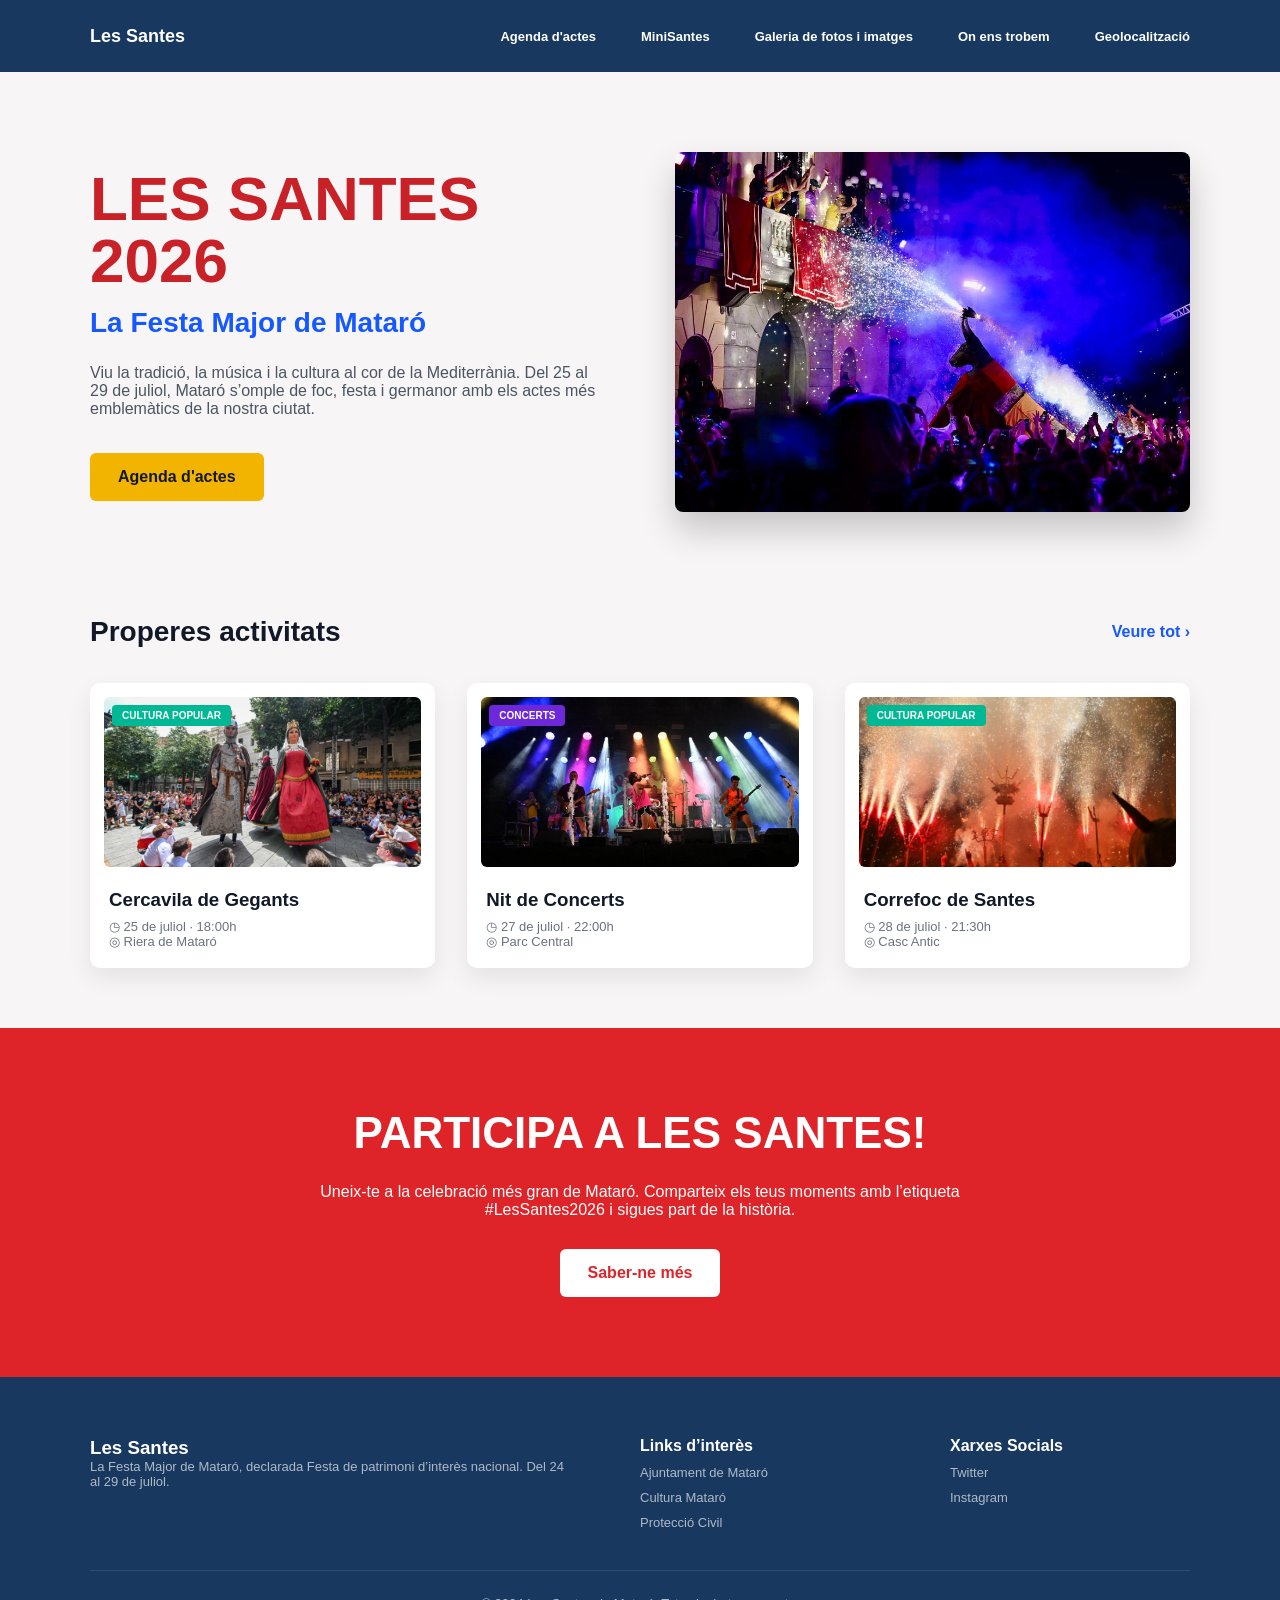
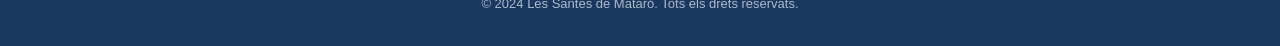
==== index.html @ 69e15800 "inicial" ====
<!DOCTYPE html>
<html lang="ca">
<head>
<meta charset="UTF-8">
<meta name="viewport" content="width=device-width, initial-scale=1.0">
<title>Les Santes 2026</title>

<link rel="stylesheet" href="css/style.css">
</head>
<body>

<header>
<nav class="navbar">

<a href="index.html" class="logo">Les Santes</a>

<button class="menu-btn" id="menuBtn">☰</button>

<ul class="menu" id="menu">
<li><a href="agenda.html">Agenda d'actes</a></li>
<li><a href="minisantes.html">MiniSantes</a></li>
<li><a href="galeria.html">Galeria de fotos i imatges</a></li>
<li><a href="on-ens-trobem.html">On ens trobem</a></li>
<li><a href="geolocalitzacio.html">Geolocalització</a></li>
</ul>

</nav>
</header>

<main>

<section class="hero">

<div class="hero-text">

<h1>LES SANTES<br>2026</h1>

<h2>La Festa Major de Mataró</h2>

<p>
Viu la tradició, la música i la cultura al cor de la Mediterrània.
Del 25 al 29 de juliol, Mataró s’omple de foc, festa i germanor
amb els actes més emblemàtics de la nostra ciutat.
</p>

<div class="botons">
<a href="agenda.html" class="btn btn-groc">Agenda d'actes</a>
</div>

</div>

<div class="hero-img">
<img src="img/focs.jpeg" alt="Focs artificials">
</div>

</section>

<section class="activitats">

<div class="titol-section">
<h2>Properes activitats</h2>
<a href="agenda.html">Veure tot ›</a>
</div>

<div class="cards">

<article class="card">
<img src="img/gegants.jpeg" alt="Gegants">
<span class="categoria verd">Cultura popular</span>

<div class="card-info">
<h3>Cercavila de Gegants</h3>
<p>◷ 25 de juliol · 18:00h</p>
<p>◎ Riera de Mataró</p>
</div>
</article>

<article class="card">
<img src="img/concerts.jpeg" alt="Concerts">
<span class="categoria lila">Concerts</span>

<div class="card-info">
<h3>Nit de Concerts</h3>
<p>◷ 27 de juliol · 22:00h</p>
<p>◎ Parc Central</p>
</div>
</article>

<article class="card">
<img src="img/correfoc.jpeg" alt="Correfoc">
<span class="categoria verd">Cultura popular</span>

<div class="card-info">
<h3>Correfoc de Santes</h3>
<p>◷ 28 de juliol · 21:30h</p>
<p>◎ Casc Antic</p>
</div>
</article>

</div>

</section>

<section class="participa">

<h2>PARTICIPA A LES SANTES!</h2>

<p>
Uneix-te a la celebració més gran de Mataró.
Comparteix els teus moments amb l’etiqueta
#LesSantes2026 i sigues part de la història.
</p>

<a href="agenda.html" class="btn btn-blanc">Saber-ne més</a>

</section>

</main>

<footer>

<div class="footer-contingut">

<div>
<h3>Les Santes</h3>
<p>
La Festa Major de Mataró, declarada Festa de patrimoni
d’interès nacional. Del 24 al 29 de juliol.
</p>
</div>

<div>
<h4>Links d’interès</h4>
<a href="#">Ajuntament de Mataró</a>
<a href="#">Cultura Mataró</a>
<a href="#">Protecció Civil</a>
</div>

<div>
<h4>Xarxes Socials</h4>
<a href="#">Twitter</a>
<a href="#">Instagram</a>
</div>

</div>

<p class="copyright">
© 2024 Les Santes de Mataró. Tots els drets reservats.
</p>

</footer>

<script src="js/script.js"></script>

</body>
</html>
---- css/style.css ----
* {
  margin: 0;
  padding: 0;
  box-sizing: border-box;
}

body {
  font-family: Arial, sans-serif;
  background-color: #f7f5f5;
  color: #111827;
}

a {
  text-decoration: none;
  color: inherit;
}

header {
  background-color: #18385f;
}

.navbar {
  max-width: 1100px;
  margin: auto;
  height: 72px;
  display: flex;
  justify-content: space-between;
  align-items: center;
}

.logo {
  color: white;
  font-weight: bold;
  font-size: 18px;
}

.menu {
  list-style: none;
  display: flex;
  gap: 45px;
}

.menu a {
  color: white;
  font-size: 13px;
  font-weight: bold;
}

.menu a:hover {
  color: #f3b400;
}

.menu-btn {
  display: none;
}

.hero {
  max-width: 1100px;
  margin: auto;
  padding: 80px 0 100px;
  display: grid;
  grid-template-columns: 1fr 1fr;
  gap: 70px;
  align-items: center;
}

.hero h1 {
  color: #c82127;
  font-size: 62px;
  line-height: 1;
}

.hero h2 {
  color: #1558ff;
  font-size: 28px;
  margin: 15px 0 25px;
}

.hero p {
  color: #4b5563;
  margin-bottom: 35px;
}

.botons {
  display: flex;
  gap: 15px;
}

.btn {
  padding: 15px 28px;
  border-radius: 6px;
  font-weight: bold;
  display: inline-block;
}

.btn-fosc {
  background-color: #1f2f45;
  color: white;
}

.btn-groc {
  background-color: #f3b400;
  color: #111827;
}

.btn-blanc {
  background-color: white;
  color: #df2429;
}

.hero-img img {
  width: 100%;
  height: 360px;
  object-fit: cover;
  border-radius: 8px;
  box-shadow: 0 18px 35px rgba(0,0,0,0.2);
}

.activitats {
  max-width: 1100px;
  margin: auto;
  padding-bottom: 60px;
}

.titol-section {
  display: flex;
  justify-content: space-between;
  align-items: center;
  margin-bottom: 35px;
}

.titol-section h2 {
  font-size: 28px;
}

.titol-section a {
  color: #1558ff;
  font-weight: bold;
}

.cards {
  display: grid;
  grid-template-columns: repeat(3, 1fr);
  gap: 32px;
}

.card {
  background-color: white;
  border-radius: 10px;
  padding: 14px;
  position: relative;
  box-shadow: 0 10px 24px rgba(0,0,0,0.08);
}

.card img {
  width: 100%;
  height: 170px;
  object-fit: cover;
  border-radius: 6px;
}

.categoria {
  position: absolute;
  top: 22px;
  left: 22px;
  color: white;
  padding: 5px 10px;
  border-radius: 4px;
  font-size: 10px;
  font-weight: bold;
  text-transform: uppercase;
}

.verd {
  background-color: #00b894;
}

.lila {
  background-color: #6d28d9;
}

.card-info {
  padding: 18px 5px 5px;
}

.card-info h3 {
  margin-bottom: 8px;
}

.card-info p {
  color: #6b7280;
  font-size: 13px;
}

.participa {
  background-color: #df2429;
  color: white;
  text-align: center;
  padding: 80px 20px;
}

.participa h2 {
  font-size: 44px;
  margin-bottom: 25px;
}

.participa p {
  max-width: 650px;
  margin: 0 auto 30px;
}

footer {
  background-color: #18385f;
  color: white;
  padding: 60px 0 35px;
}

.footer-contingut {
  max-width: 1100px;
  margin: auto;
  display: grid;
  grid-template-columns: 2fr 1fr 1fr;
  gap: 70px;
}

footer p,
footer a {
  color: rgba(255,255,255,0.65);
  font-size: 13px;
}

footer a {
  display: block;
  margin-top: 10px;
}

.copyright {
  max-width: 1100px;
  margin: 40px auto 0;
  padding-top: 25px;
  border-top: 1px solid rgba(255,255,255,0.1);
  text-align: center;
}

/* Responsive */
@media (max-width: 768px) {
  .navbar {
    padding: 0 20px;
  }

  .menu-btn {
    display: block;
    background: none;
    border: none;
    color: white;
    font-size: 28px;
  }

  .menu {
    display: none;
    position: absolute;
    top: 72px;
    left: 0;
    width: 100%;
    background-color: #142d4d;
    flex-direction: column;
    padding: 20px;
  }

  .menu.actiu {
    display: flex;
  }

  .hero {
    grid-template-columns: 1fr;
    padding: 50px 20px;
  }

  .cards {
    grid-template-columns: 1fr;
  }

  .activitats {
    padding: 40px 20px;
  }

  .footer-contingut {
    grid-template-columns: 1fr;
    padding: 0 20px;
  }
}
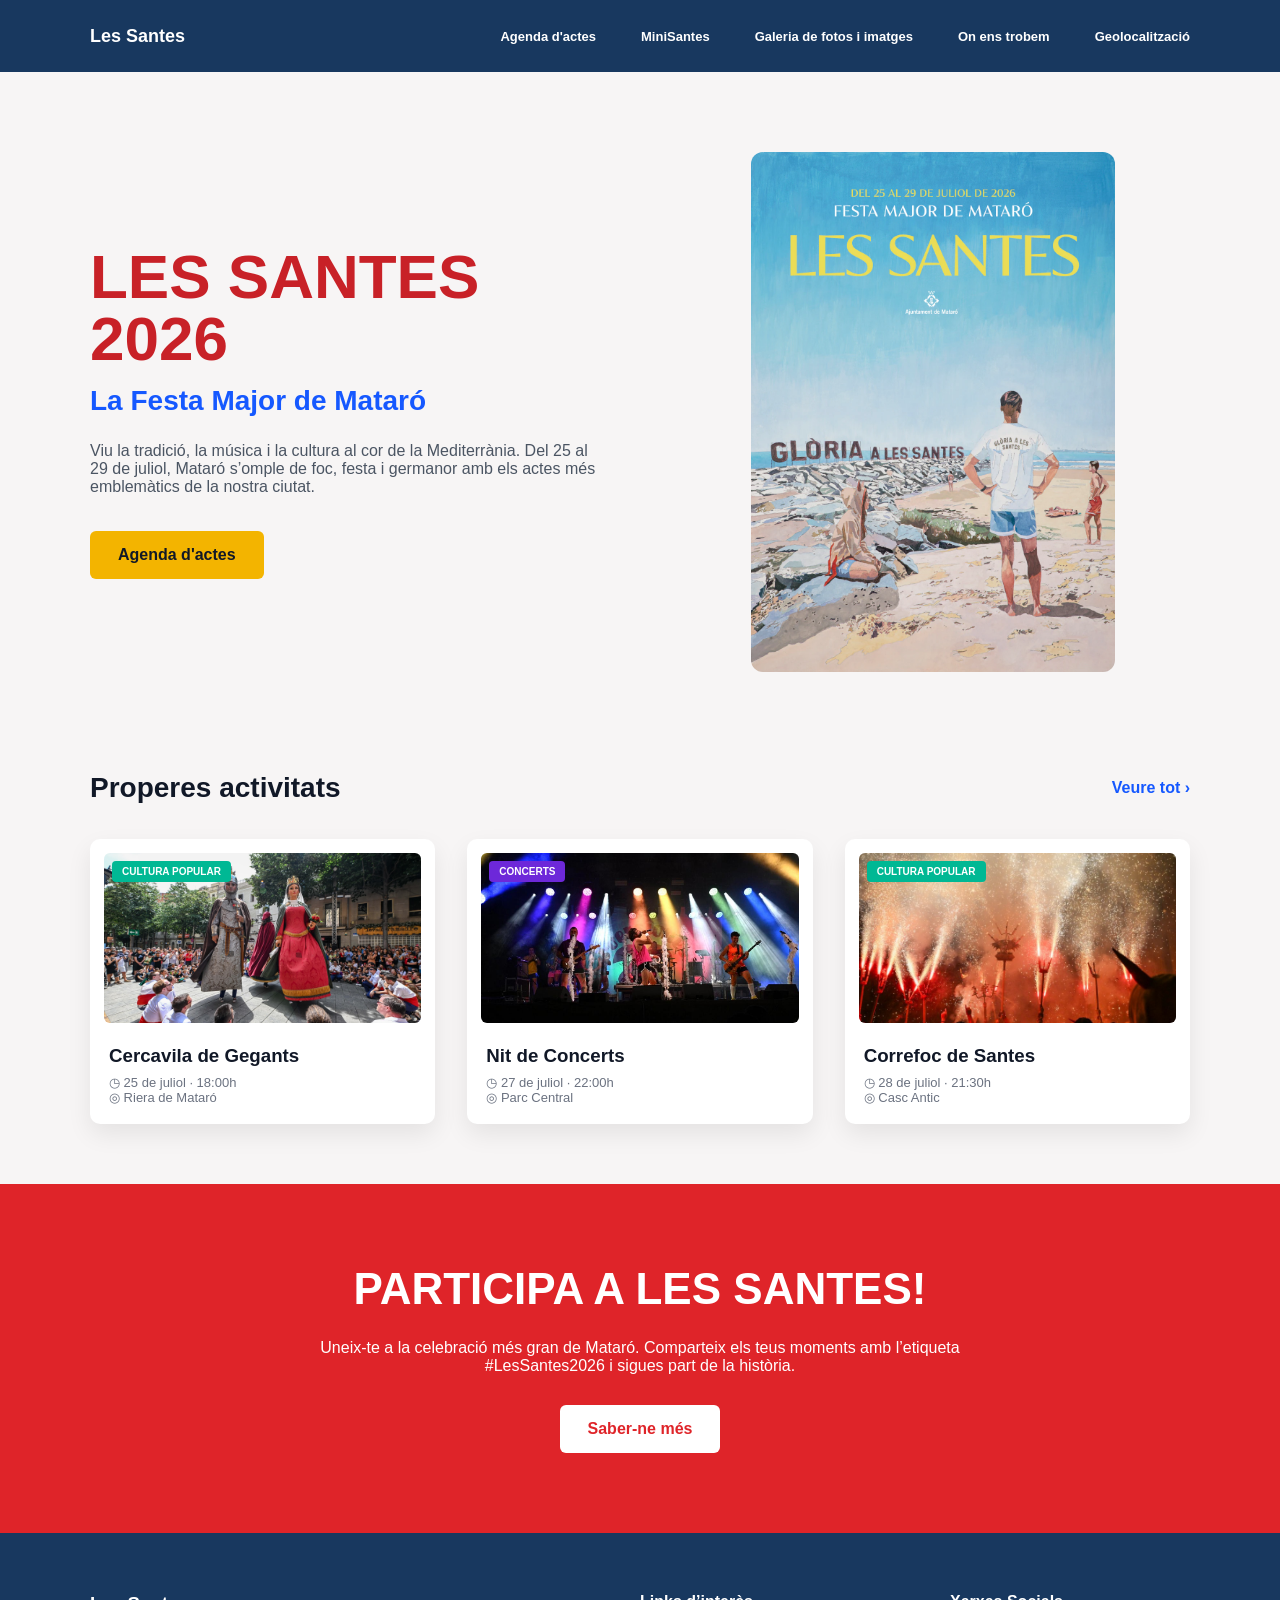
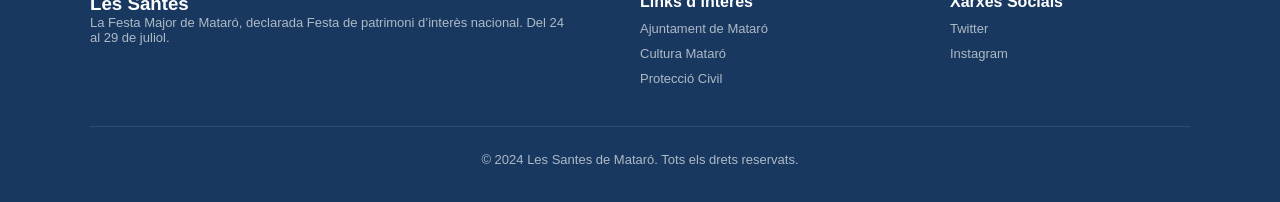
==== commit 4dd67386: "retocs x2" ====
--- a/index.html
+++ b/index.html
@@ -50,7 +50,7 @@
 </div>
 
 <div class="hero-img">
-<img src="img/focs.jpeg" alt="Focs artificials">
+  <img src="img/cartell.jpg" alt="Cartell Les Santes">
 </div>
 
 </section>
--- a/css/style.css
+++ b/css/style.css
@@ -108,12 +108,16 @@
   color: #df2429;
 }
 
+.hero-img {
+  display: flex;
+  justify-content: center;
+}
+
 .hero-img img {
-  width: 100%;
-  height: 360px;
-  object-fit: cover;
-  border-radius: 8px;
-  box-shadow: 0 18px 35px rgba(0,0,0,0.2);
+  width: auto;
+  height: 520px;
+  object-fit: contain;
+  border-radius: 12px;
 }
 
 .activitats {
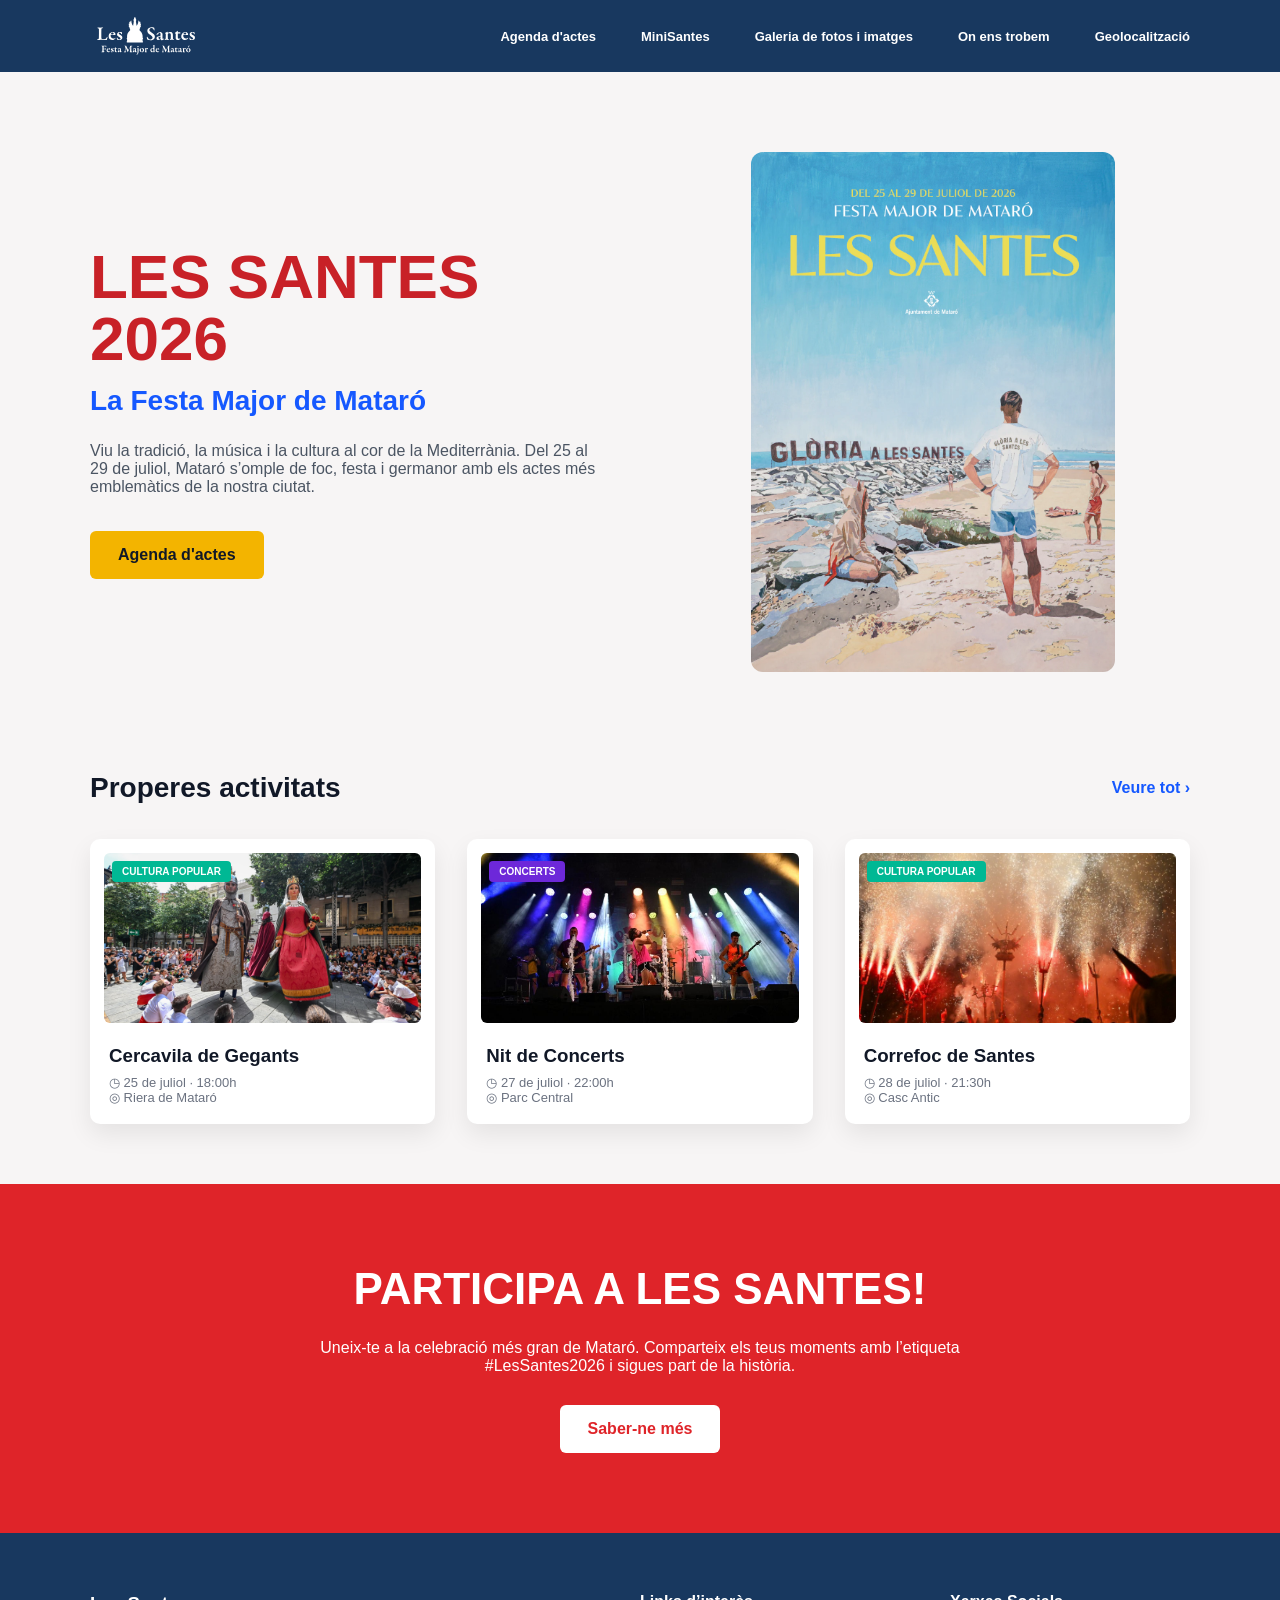
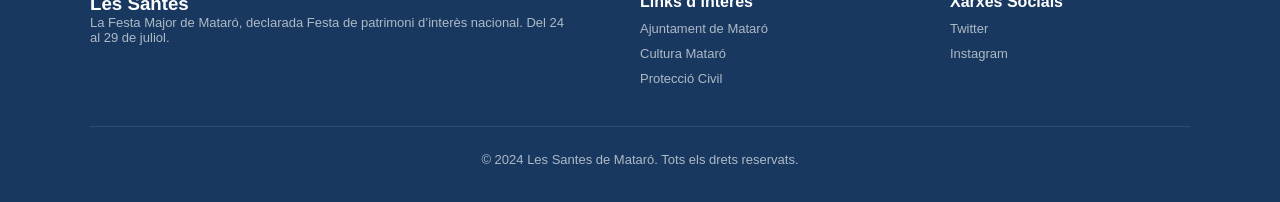
==== commit 5239aba2: "retocs x3" ====
--- a/index.html
+++ b/index.html
@@ -12,7 +12,9 @@
 <header>
 <nav class="navbar">
 
-<a href="index.html" class="logo">Les Santes</a>
+<a href="index.html" class="logo">
+  <img src="img/logo.svg" alt="Logo Les Santes">
+</a>
 
 <button class="menu-btn" id="menuBtn">☰</button>
 
--- a/css/style.css
+++ b/css/style.css
@@ -29,9 +29,14 @@
 }
 
 .logo {
-  color: white;
-  font-weight: bold;
-  font-size: 18px;
+  display: flex;
+  align-items: center;
+}
+
+.logo img {
+  height: 42px;
+  width: auto;
+  display: block;
 }
 
 .menu {
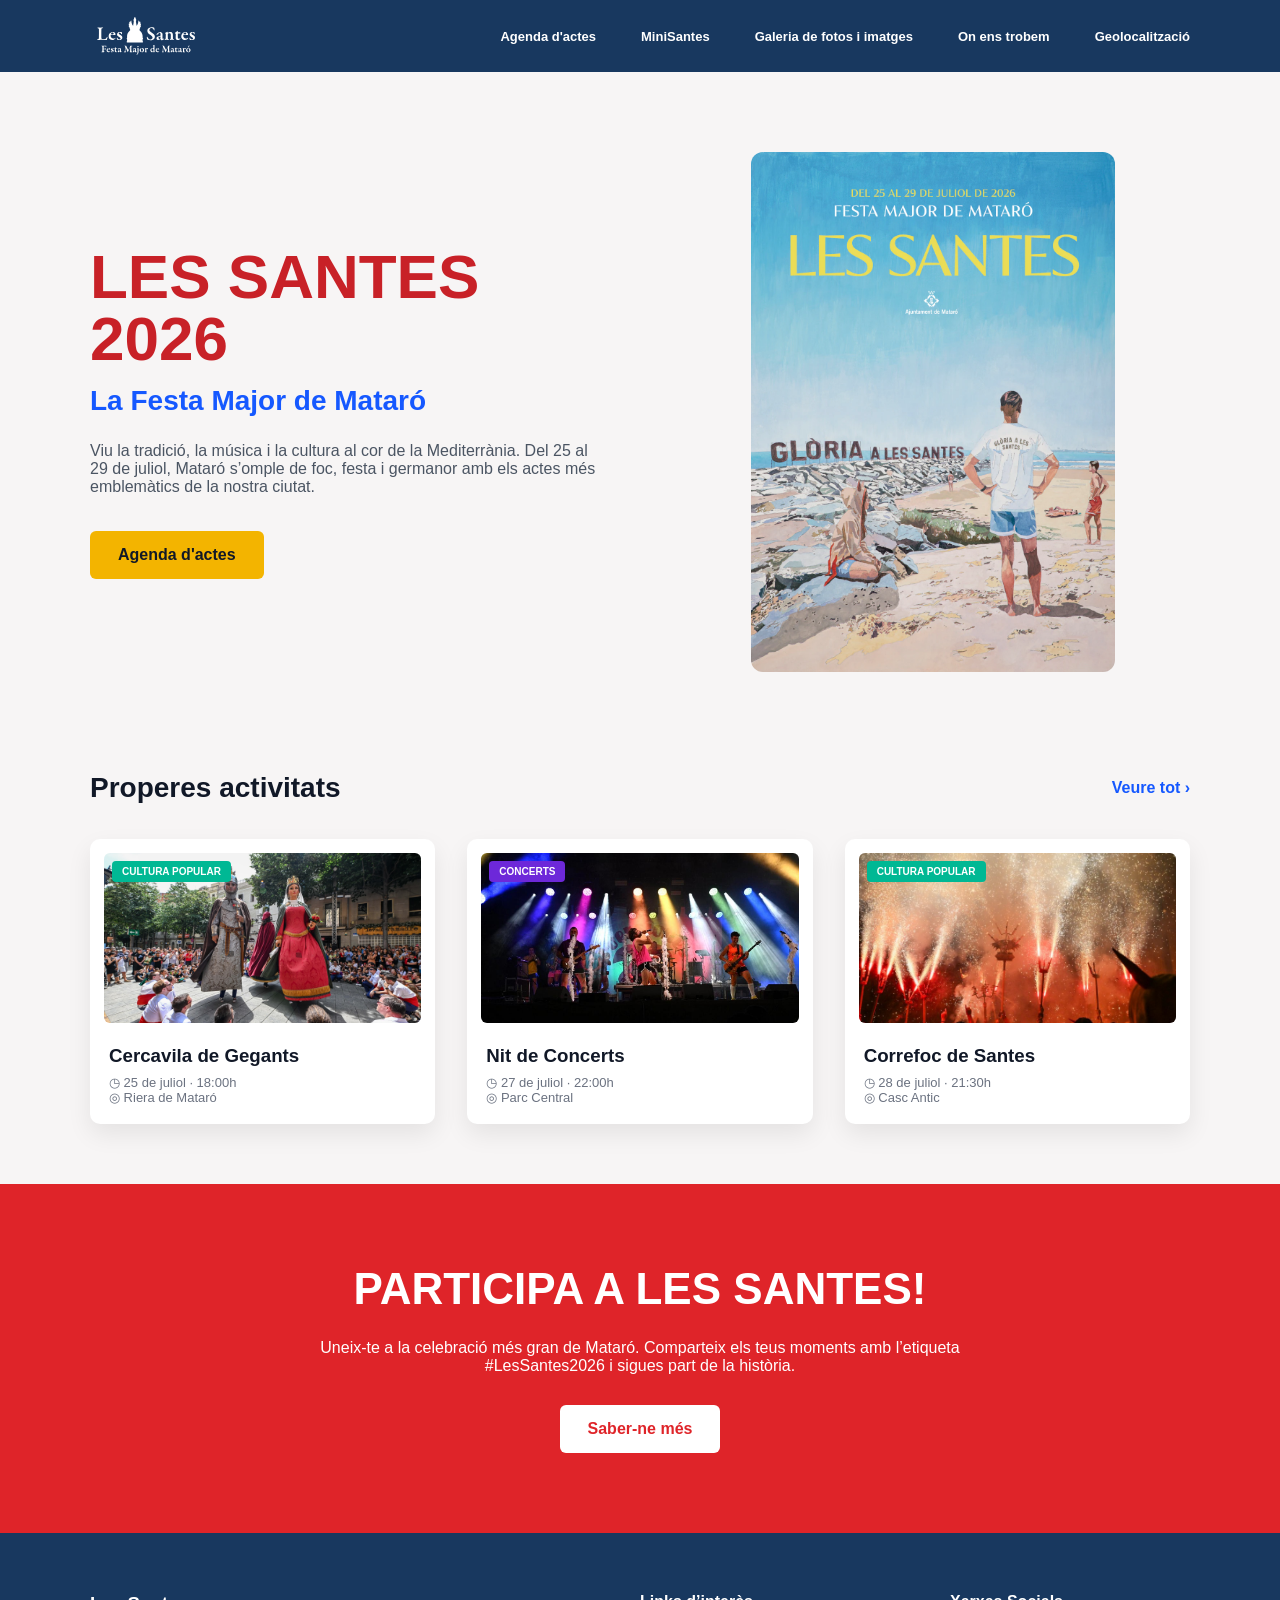
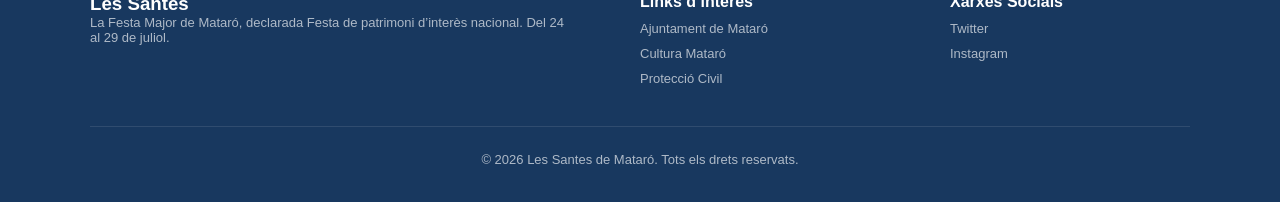
==== commit 6ec70cc3: "footer 2026" ====
--- a/index.html
+++ b/index.html
@@ -4,6 +4,8 @@
 <meta charset="UTF-8">
 <meta name="viewport" content="width=device-width, initial-scale=1.0">
 <title>Les Santes 2026</title>
+
+<link rel="icon" type="image/jpg" href="img/buscador.jpg">
 
 <link rel="stylesheet" href="css/style.css">
 </head>
@@ -147,7 +149,7 @@
 </div>
 
 <p class="copyright">
-© 2024 Les Santes de Mataró. Tots els drets reservats.
+© 2026 Les Santes de Mataró. Tots els drets reservats.
 </p>
 
 </footer>
